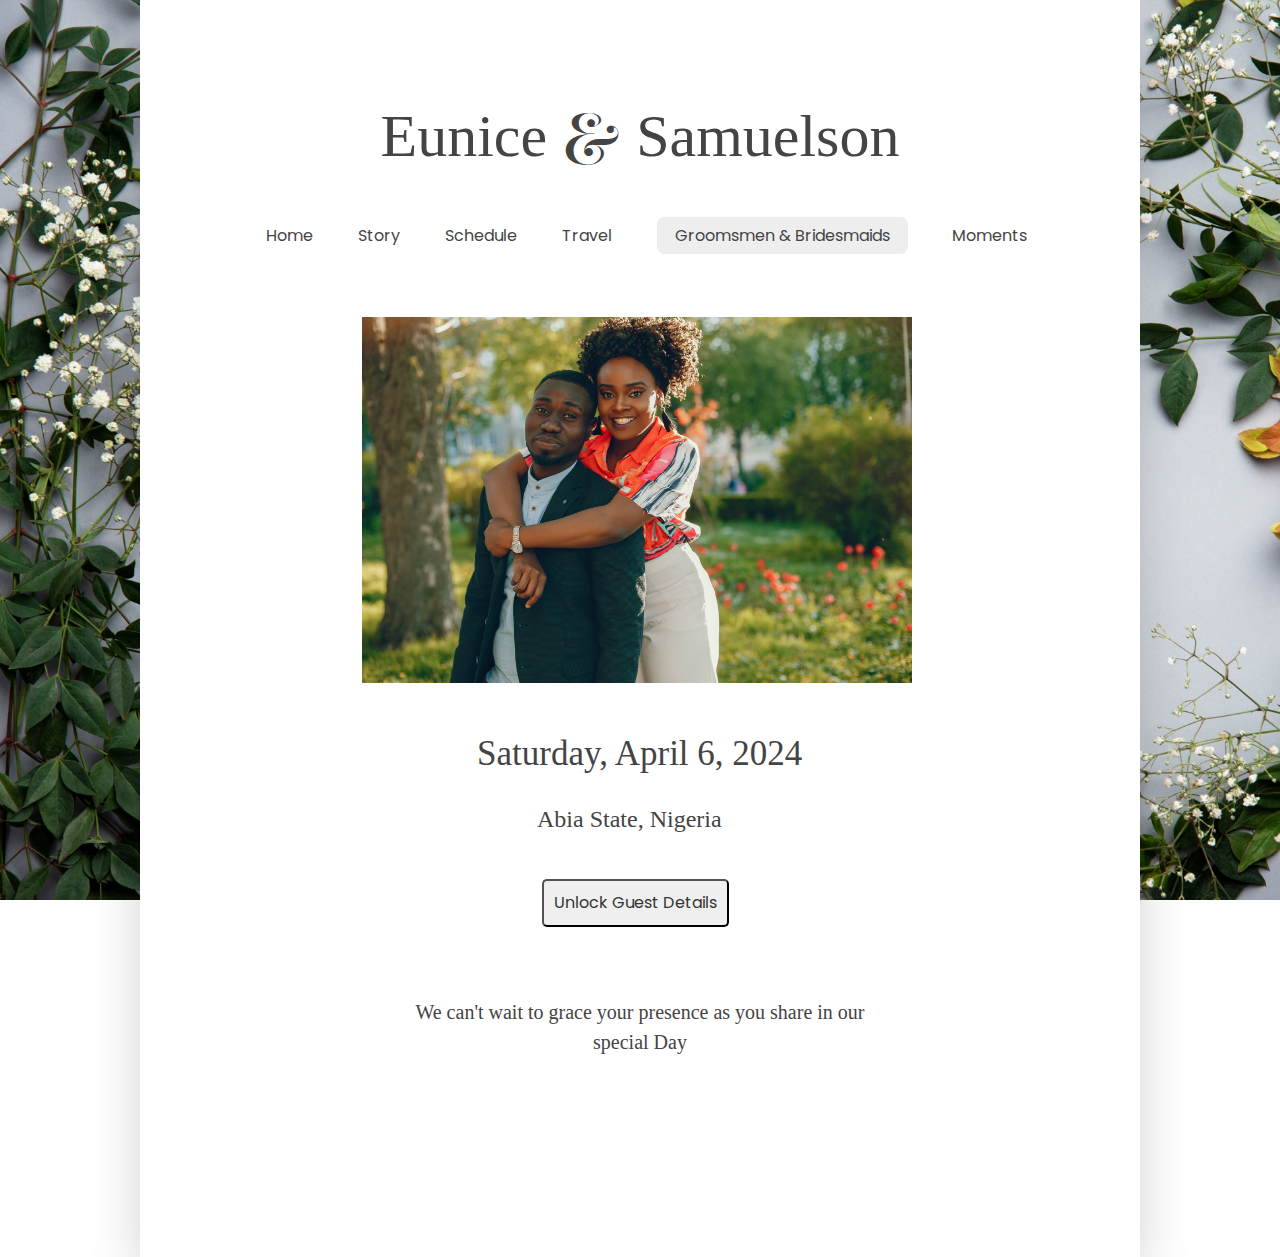
==== g&b.html @ 279712c8 "created new pages" ====
<!DOCTYPE html>
<head>
    <meta charset="UTF-8">
    <meta name="viewport" content="width=device-width, initial-scale=1.0">
    <title>Eunice & Samuelson | Joy</title>
    <link rel="stylesheet" href="css/bootstrap.min.css">
    <link rel="shortcut icon" href="favicon.ico" type="image/x-icon">
</head>

<!-- internal styling -->
<style>

    @import url('https://fonts.googleapis.com/css2?family=Poppins&display=swap');

    *{
        margin-bottom: 0px;
        padding: 0px;
        color: #444444;
        box-sizing: border-box;
        font-family: 'Poppins', sans-serif;
    }

    .background-image{
        background-image: url(./img/beautiful-flowers-arrangement\ \(1\).jpg);
        background-size: cover;
        background-repeat: no-repeat;
        background-attachment: fixed;
        margin-bottom: -30px;
    }

    .main-header{
        font-family: 'Times New Roman', Times, serif;
        font-size: 60px;
        padding-top: 100px;
        color: #444444;
    }

    .main-header>span{
        font-family: "CustomFont";
        font-size: 45px;
    }

    .container{
        width: 1000px;
    }

    .nav{
        display: flex;
        align-items: center;
        margin-left: 60px;
        margin-top: 30px;
        margin-bottom: 30px;
    }

    .nav ol{
        display: flex;
        list-style: none;
    }

    .nav ol li{
        margin: 1.4em;
    }

    .nav ol li a{
        color: #444444;
        font-size: 16px;
    }

    .nav a.active{
        border: #EEEEEE .1pt solid;
        background-color: #EEEEEE;
        padding: 6px 17px;
        border-radius: 8px;
    }

    .main-img{
        max-width: 550px; 
        margin: 0px 210px;
        padding: 0px;
    }

    button{
        padding: 10px;
        color: #333333;
        border-radius: 5px;
        margin: 0px 390px;
        margin-bottom: 70px;
    }

    button:hover{
        color: #777777;
    }

    h2{
        padding: 0px 325px;
        margin: 50px 0px;
        font-family: 'Times New Roman', Times, serif;
        color: #444444;
        font-size: 35px;
    }

    h4{
        padding: 0px 385px;
        margin: -20px 0px 45px;
        font-family: 'Times New Roman', Times, serif;
        color: #444444;
    }

    .end-note{
        padding: 0px 220px;
        font-family: 'Times New Roman', Times, serif;
        font-size: 20px;
        padding-bottom: 200px;
        text-align: center;
    }

    @font-face {
        font-family: CustomFont;
        src: url(./fonts/Hera-Big-Regular.ttf);
    }
    
    </style>

<body>
    <div class="background-image">

        <div class="container bg-white shadow-lg">
            
            <header>
                <h1 class=" main-header text-center">Eunice <span>&</span> Samuelson</h1>
                <div class="nav">
                    <ol>
                        <li><a href="index.html">Home</a></li>
                        <li><a href="story.html">Story</a></li>
                        <li><a href="schedule.html">Schedule</a></li>
                        <li><a href="travel.html">Travel</a></li>
                        <li><a class="active" href="g&b.html">Groomsmen & Bridesmaids</a></li>
                        <li><a href="moments.html">Moments</a></li>
                    </ol>
                </div>
            </header>
            <main>
                <img class="main-img" src="img/young-stylish-dark-skinned-couple-standing-sunny-city.jpg" alt="Image by prostooleh on Freepik">
                <h2>Saturday, April 6, 2024</h2>
                <h4>Abia State, Nigeria</h4>
                <button>Unlock Guest Details</button>
                <p class="end-note" >We can't wait to grace your presence as you share in our <br> special Day</p>
            </main>
        </div>
            <footer>
                
            </footer>
        </div>
    </body>
    </html>
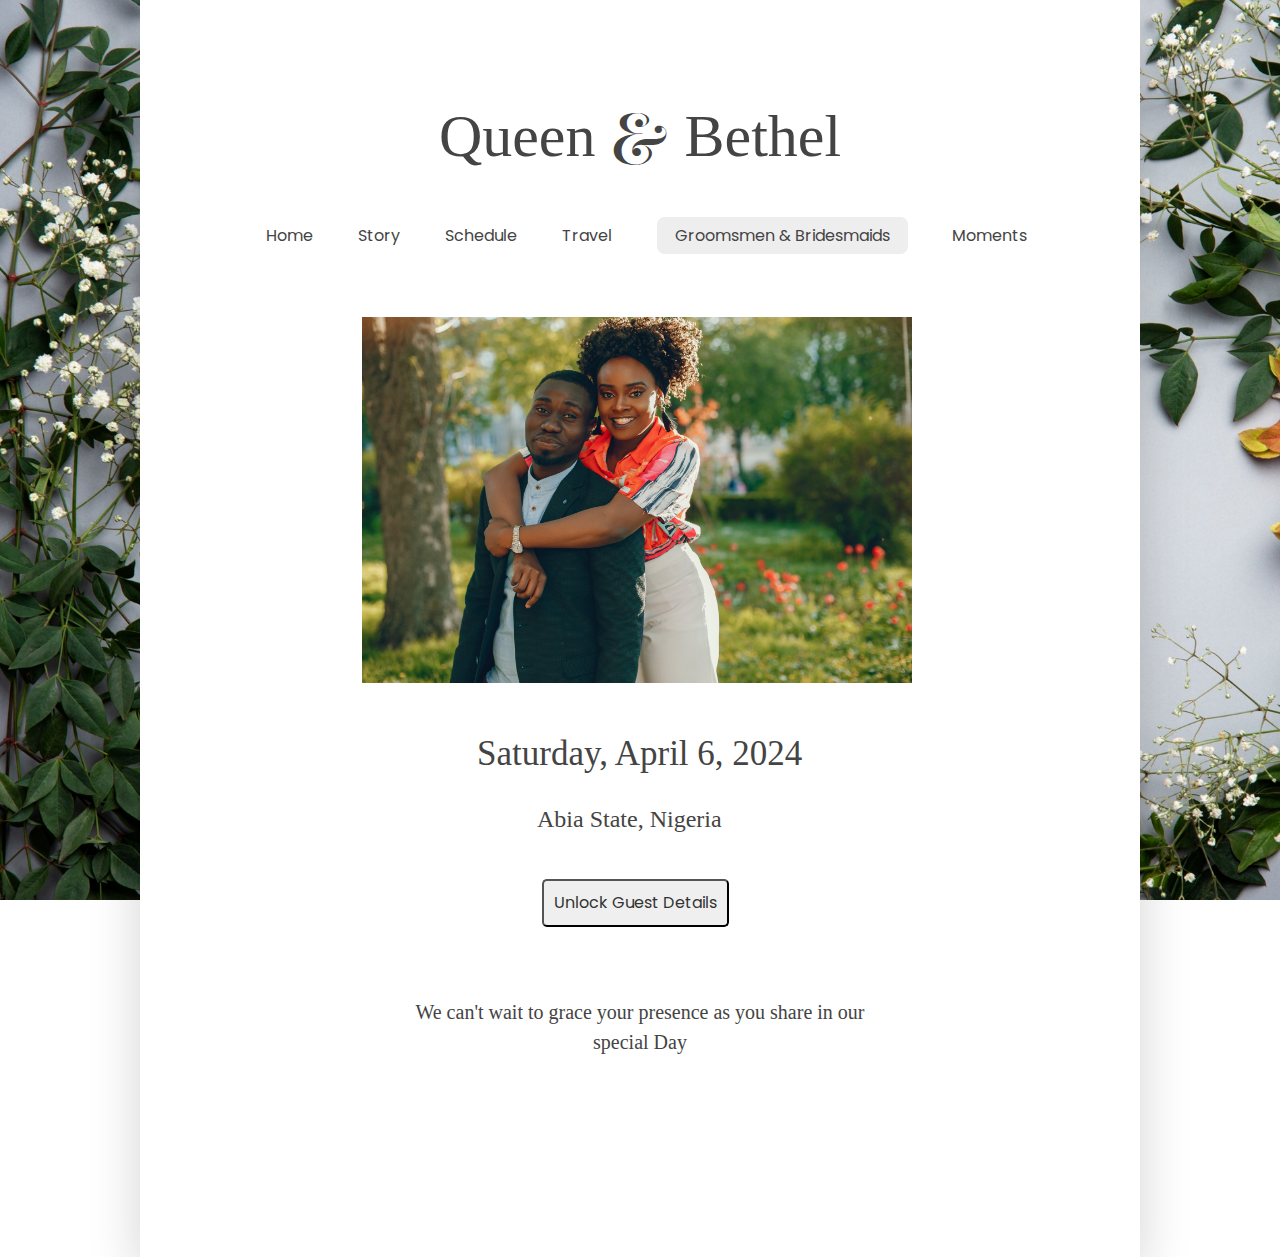
==== commit b43273cf: "changed couple's names" ====
--- a/g&b.html
+++ b/g&b.html
@@ -127,7 +127,7 @@
         <div class="container bg-white shadow-lg">
             
             <header>
-                <h1 class=" main-header text-center">Eunice <span>&</span> Samuelson</h1>
+                <h1 class=" main-header text-center">Queen <span>&</span> Bethel</h1>
                 <div class="nav">
                     <ol>
                         <li><a href="index.html">Home</a></li>
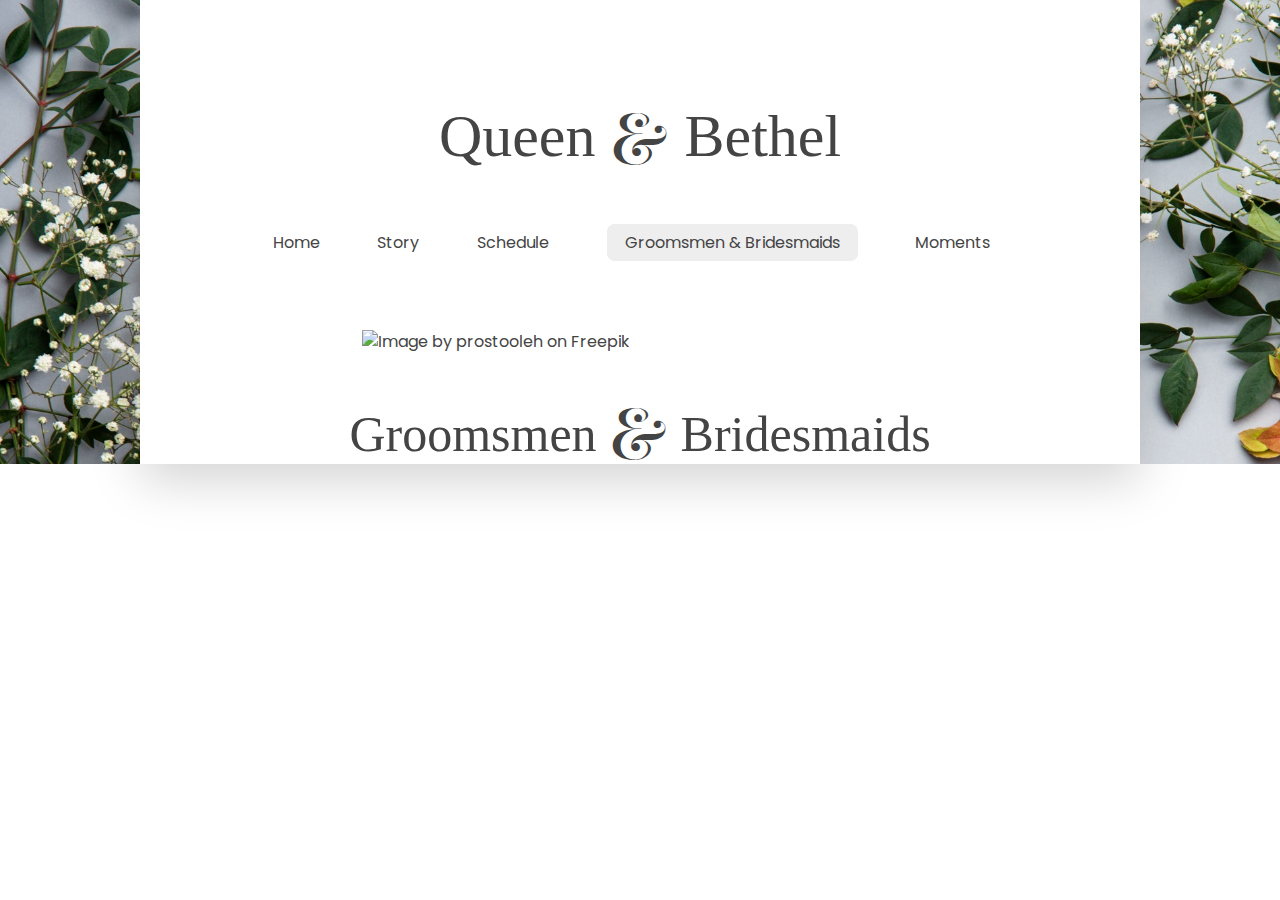
==== commit c2438c72: "edited other pages" ====
--- a/g&b.html
+++ b/g&b.html
@@ -58,7 +58,7 @@
     }
 
     .nav ol li{
-        margin: 1.4em;
+        margin: 1.8em;
     }
 
     .nav ol li a{
@@ -114,6 +114,18 @@
         text-align: center;
     }
 
+    .gb-header{
+        font-family: 'Times New Roman', Times, serif;
+        font-size: 50px;
+        padding-top: 50px;
+        color: #444444;
+    }
+
+    .gb-header>span{
+        font-family: "CustomFont";
+        font-size: 45px;
+    }
+
     @font-face {
         font-family: CustomFont;
         src: url(./fonts/Hera-Big-Regular.ttf);
@@ -133,19 +145,15 @@
                         <li><a href="index.html">Home</a></li>
                         <li><a href="story.html">Story</a></li>
                         <li><a href="schedule.html">Schedule</a></li>
-                        <li><a href="travel.html">Travel</a></li>
                         <li><a class="active" href="g&b.html">Groomsmen & Bridesmaids</a></li>
                         <li><a href="moments.html">Moments</a></li>
                     </ol>
                 </div>
             </header>
             <main>
-                <img class="main-img" src="img/young-stylish-dark-skinned-couple-standing-sunny-city.jpg" alt="Image by prostooleh on Freepik">
-                <h2>Saturday, April 6, 2024</h2>
-                <h4>Abia State, Nigeria</h4>
-                <button>Unlock Guest Details</button>
-                <p class="end-note" >We can't wait to grace your presence as you share in our <br> special Day</p>
-            </main>
+                <img class="main-img" src="img/close-up-portrait-stylish-african-couple.jpg" alt="Image by prostooleh on Freepik">
+                <h1 class=" gb-header text-center">Groomsmen <span>&</span> Bridesmaids</h1>
+            </main>    
         </div>
             <footer>
                 
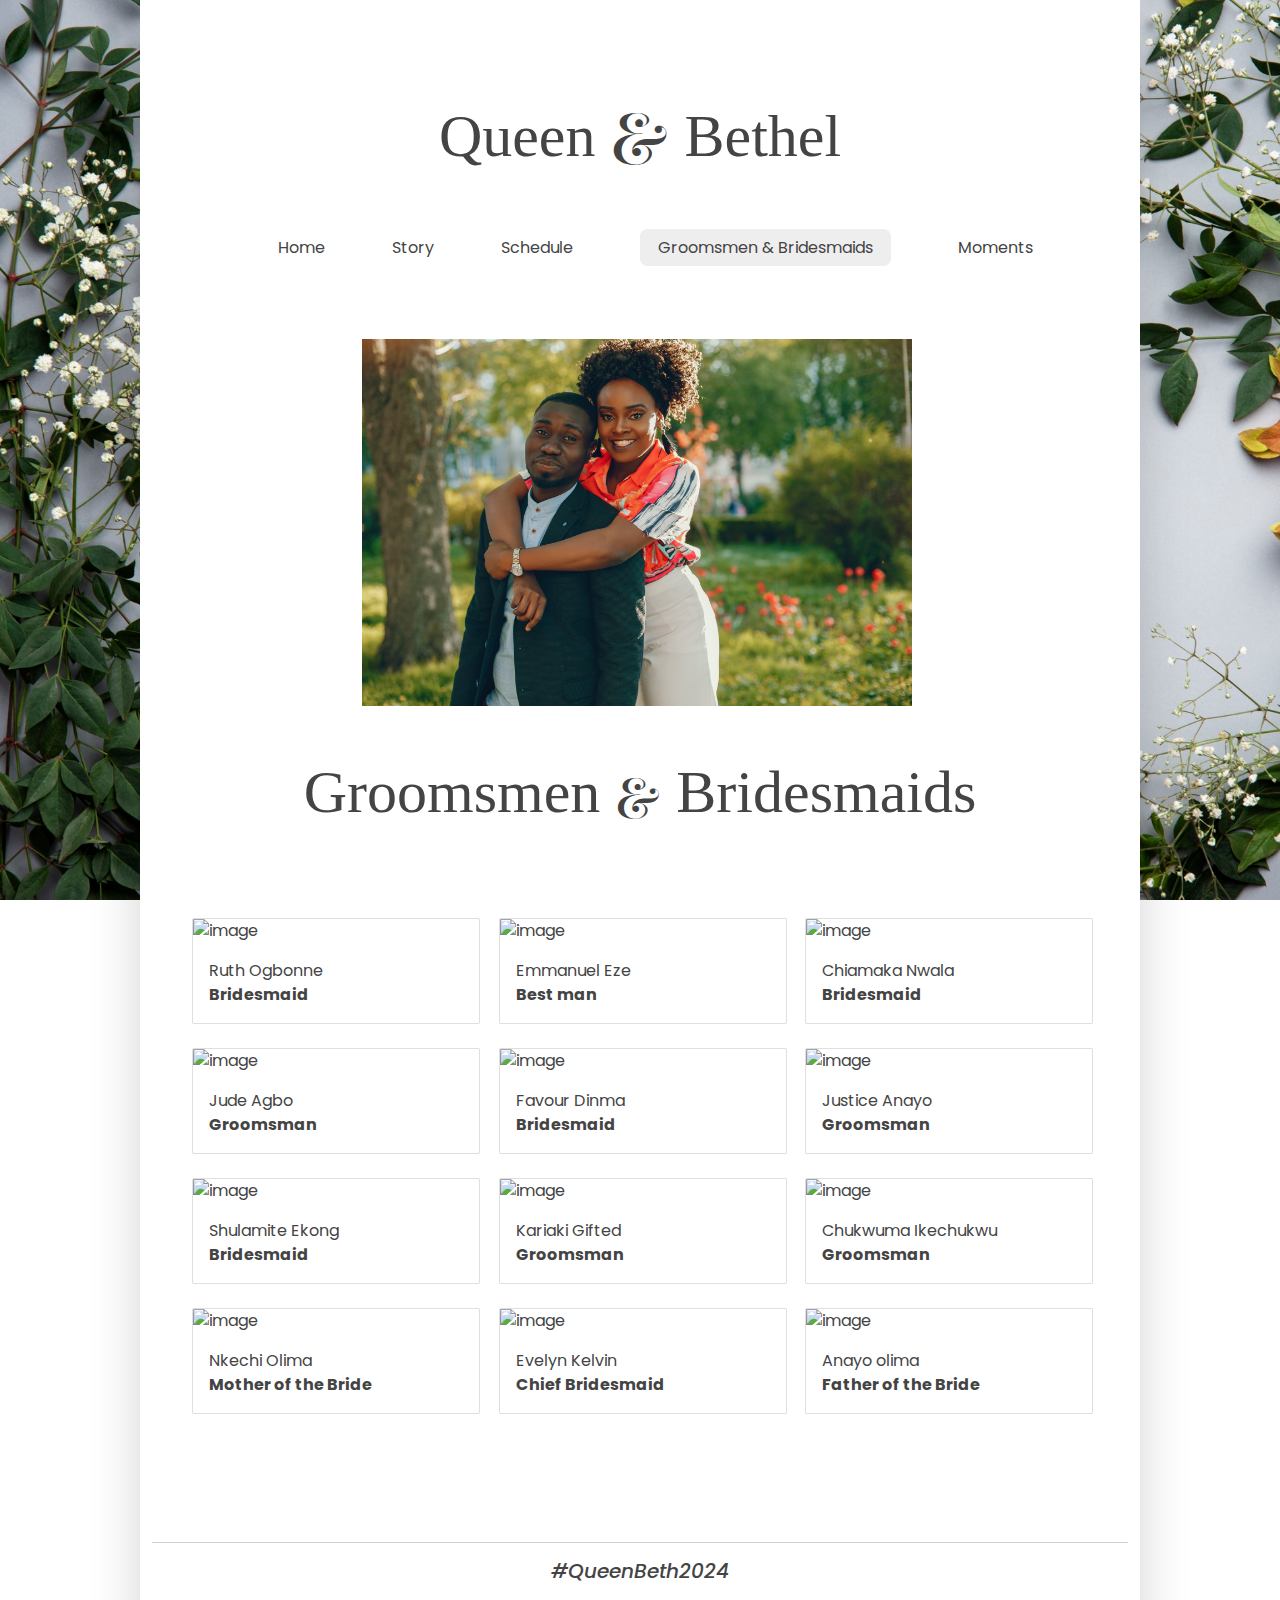
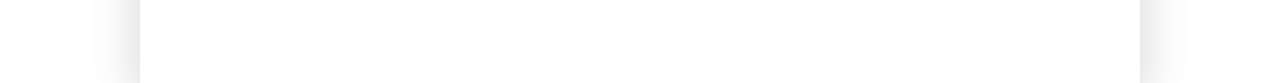
==== commit dbe62366: "made changes" ====
--- a/g&b.html
+++ b/g&b.html
@@ -58,7 +58,7 @@
     }
 
     .nav ol li{
-        margin: 1.8em;
+        margin: 2.1em;
     }
 
     .nav ol li a{
@@ -124,6 +124,28 @@
     .gb-header>span{
         font-family: "CustomFont";
         font-size: 45px;
+    }
+
+    .cards{
+        padding: 40px;
+    }
+
+    .header-2{
+        margin: 10px 100px;
+        padding-bottom: 80px;
+        font-family: 'Times New Roman', Times, serif;
+        font-size: 60px;
+        color: #444444;
+    }
+
+    .header-2>span{
+        font-family: "CustomFont";
+        font-size: 35px;
+    }
+
+    .img-2{
+        margin: 0px 0px;
+        padding-bottom: 0px;
     }
 
     @font-face {
@@ -149,15 +171,126 @@
                         <li><a href="moments.html">Moments</a></li>
                     </ol>
                 </div>
-            </header>
-            <main>
-                <img class="main-img" src="img/close-up-portrait-stylish-african-couple.jpg" alt="Image by prostooleh on Freepik">
-                <h1 class=" gb-header text-center">Groomsmen <span>&</span> Bridesmaids</h1>
-            </main>    
+            </header>        
+            <img class="main-img" src="img/young-stylish-dark-skinned-couple-standing-sunny-city.jpg" alt="Image by prostooleh on Freepik">
+            <main class="cards">
+                <h1 class=" header-2 text-center">Groomsmen <span>&</span> Bridesmaids</h1>
+                <div class="row">
+                    <div class="col-lg-4">
+                        <div class="card" style="width: 18rem;">
+                            <img class="card-img-top" src="img/cute-small-height-african-american-girl-with-dreadlocks-wear-coloured-yellow-dress-watches-store-shopping-center_627829-2900.jpg" alt="image">
+                            <div class="card-body">
+                              <p class="card-text">Ruth Ogbonne <br> <b>Bridesmaid</b></p>
+                            </div>
+                          </div>
+                    </div>
+                    <div class="col-lg-4">
+                        <div class="card" style="width: 18rem;">
+                            <img class="card-img-top" src="img/handsome-afro-american-man-wearing-traditional-clothes-cap-eyeglasses-modern-city_627829-200.jpg" alt="image">
+                            <div class="card-body">
+                              <p class="card-text">Emmanuel Eze <br> <b>Best man</b></p>
+                            </div>
+                          </div>
+                    </div>
+                    <div class="col-lg-4">
+                        <div class="card" style="width: 18rem;">
+                            <img class="card-img-top" src="img/beautiful-young-african-woman-wearing-fashionable-dress-posing-street-afro-hairstyle_1429-6444.avif" alt="image">
+                            <div class="card-body">
+                              <p class="card-text">Chiamaka Nwala <br> <b>Bridesmaid</b></p>
+                            </div>
+                          </div>
+                    </div>
+                </div>
+                <br>
+                <div class="row">
+                    <div class="col-lg-4">
+                        <div class="card" style="width: 18rem;">
+                            <img class="card-img-top" src="img/stylish-trendy-afro-france-man-red-hat-white-outfit-posed-autumn-day-black-african-model-guy_627829-5208.avif" alt="image">
+                            <div class="card-body">
+                              <p class="card-text">Jude Agbo <br> <b>Groomsman</b></p>
+                            </div>
+                          </div>
+                    </div>
+                    <div class="col-lg-4">
+                        <div class="card" style="width: 18rem;">
+                            <img class="card-img-top" src="img/girl-goes-streets-city_1157-15321.avif" alt="image">
+                            <div class="card-body">
+                                <p class="card-text">   Favour Dinma <br> <b>Bridesmaid</b></p>
+                            </div>
+                          </div>
+                    </div>
+                    <div class="col-lg-4">
+                        <div class="card" style="width: 18rem;">
+                            <img class="card-img-top" src="img/handsome-afro-american-man-wearing-traditional-clothes-cap-eyeglasses-modern-city_627829-200.jpg" alt="image">
+                            <div class="card-body">
+                              <p class="card-text">Justice Anayo <br> <b>Groomsman</b></p>
+                            </div>
+                          </div>
+                    </div>
+                </div>
+                <br>
+                <div class="row">
+                    <div class="col-lg-4">
+                        <div class="card" style="width: 18rem;">
+                            <img class="card-img-top" src="img/cute-small-height-african-american-girl-with-dreadlocks-wear-coloured-yellow-dress-watches-store-shopping-center_627829-2900.jpg" alt="image">
+                            <div class="card-body">
+                              <p class="card-text">Shulamite Ekong <br> <b>Bridesmaid</b></p>
+                            </div>
+                          </div>
+                    </div>
+                    <div class="col-lg-4">
+                        <div class="card" style="width: 18rem;">
+                            <img class="card-img-top" src="img/handsome-afro-american-man-wearing-traditional-clothes-cap-eyeglasses-modern-city_627829-200.jpg" alt="image">
+                            <div class="card-body">
+                                <p class="card-text">Kariaki Gifted <br> <b>Groomsman</b></p>
+                            </div>
+                          </div>
+                    </div>
+                    <div class="col-lg-4">
+                        <div class="card" style="width: 18rem;">
+                            <img class="card-img-top" src="img/stylish-trendy-afro-france-man-red-hat-white-outfit-posed-autumn-day-black-african-model-guy_627829-5208.avif" alt="image">
+                            <div class="card-body">
+                              <p class="card-text">Chukwuma Ikechukwu <br> <b>Groomsman</b></p>
+                            </div>
+                          </div>
+                    </div>
+                </div>
+                <br>
+                <div class="row">
+                    <div class="col-lg-4">
+                        <div class="card" style="width: 18rem;">
+                            <img class="card-img-top" src="img/girl-goes-streets-city_1157-15321.avif" alt="image">
+                            <div class="card-body">
+                                <p class="card-text">Nkechi Olima <br> <b>Mother of the Bride</b></p>
+                            </div>
+                          </div>
+                    </div>
+                    <div class="col-lg-4">
+                        <div class="card" style="width: 18rem;">
+                            <img class="card-img-top" src="img/cute-small-height-african-american-girl-with-dreadlocks-wear-coloured-yellow-dress-watches-store-shopping-center_627829-2900.jpg" alt="image">
+                            <div class="card-body">
+                              <p class="card-text">Evelyn Kelvin <br> <b>Chief Bridesmaid</b></p>
+                            </div>
+                          </div>
+                    </div>
+                    <div class="col-lg-4">
+                        <div class="card" style="width: 18rem;">
+                            <img class="card-img-top" src="img/stylish-trendy-afro-france-man-red-hat-white-outfit-posed-autumn-day-black-african-model-guy_627829-5208.avif" alt="image">
+                            <div class="card-body">
+                              <p class="card-text">Anayo olima <br> <b>Father of the Bride</b></p>
+                            </div>
+                        </div>
+                    </div>
+                </div>
+            </main> 
+            <br>
+            <br>
+            <br>
+            <hr>   
+            <footer>
+                <h5 style="text-align: center; padding-bottom: 100px;"><i>#QueenBeth2024</i></h5>
+            </footer>
         </div>
-            <footer>
-                
-            </footer>
         </div>
     </body>
     </html>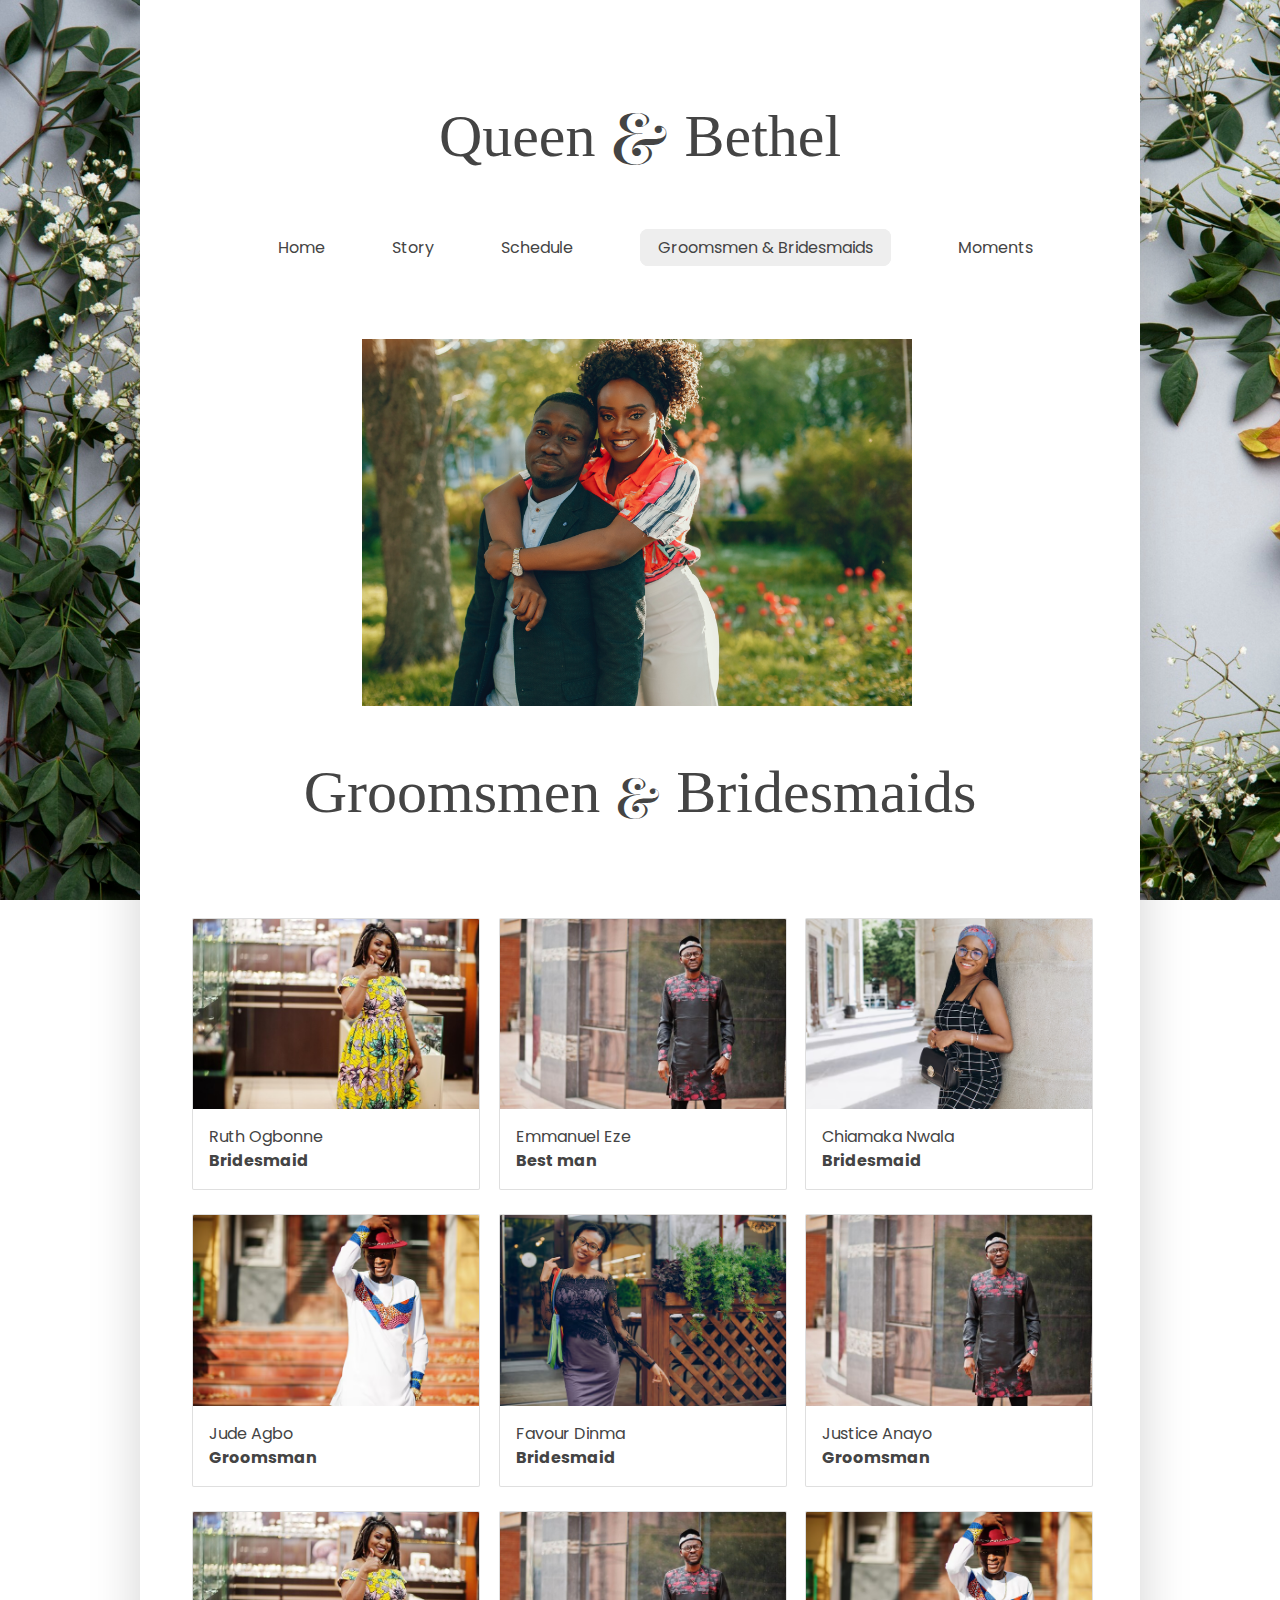
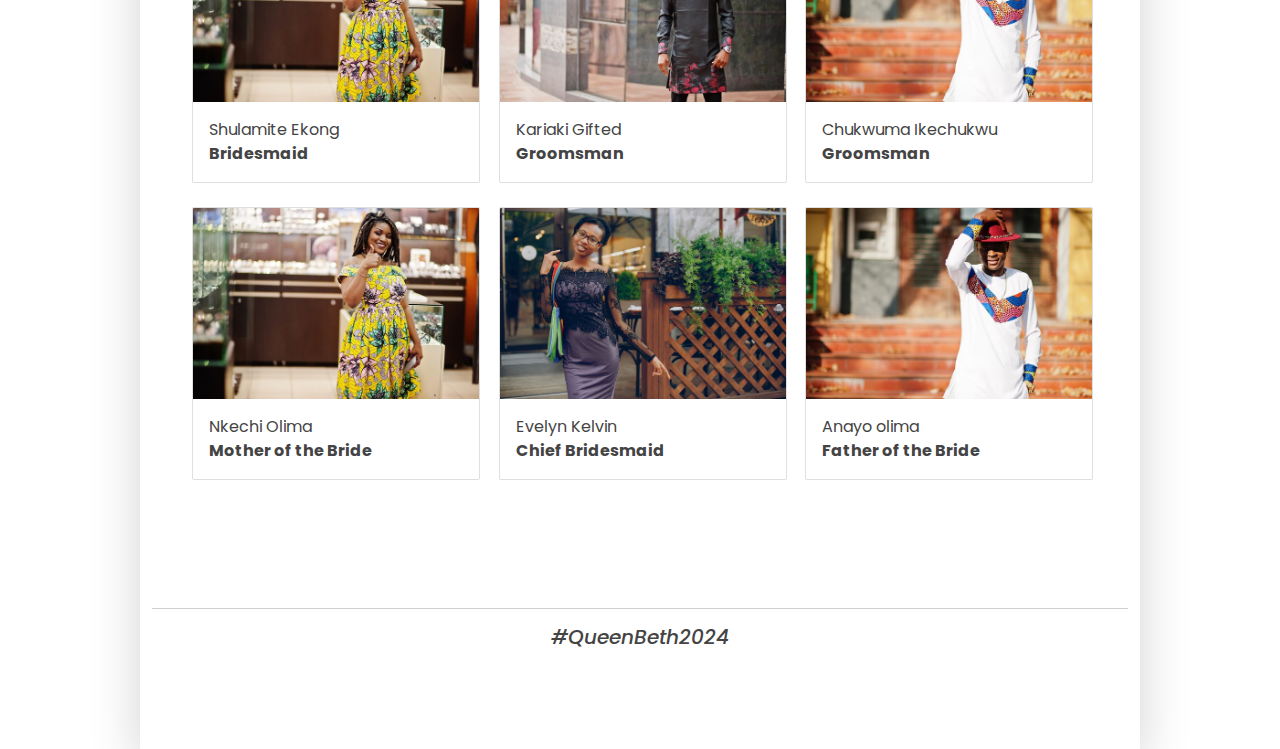
==== commit 437c5324: "Update g&b.html" ====
--- a/g&b.html
+++ b/g&b.html
@@ -259,15 +259,15 @@
                 <div class="row">
                     <div class="col-lg-4">
                         <div class="card" style="width: 18rem;">
+                            <img class="card-img-top" src="img/cute-small-height-african-american-girl-with-dreadlocks-wear-coloured-yellow-dress-watches-store-shopping-center_627829-2900.jpg" alt="image">
+                            <div class="card-body">
+                                <p class="card-text">Nkechi Olima <br> <b>Mother of the Bride</b></p>
+                            </div>
+                          </div>
+                    </div>
+                    <div class="col-lg-4">
+                        <div class="card" style="width: 18rem;">
                             <img class="card-img-top" src="img/girl-goes-streets-city_1157-15321.avif" alt="image">
-                            <div class="card-body">
-                                <p class="card-text">Nkechi Olima <br> <b>Mother of the Bride</b></p>
-                            </div>
-                          </div>
-                    </div>
-                    <div class="col-lg-4">
-                        <div class="card" style="width: 18rem;">
-                            <img class="card-img-top" src="img/cute-small-height-african-american-girl-with-dreadlocks-wear-coloured-yellow-dress-watches-store-shopping-center_627829-2900.jpg" alt="image">
                             <div class="card-body">
                               <p class="card-text">Evelyn Kelvin <br> <b>Chief Bridesmaid</b></p>
                             </div>
